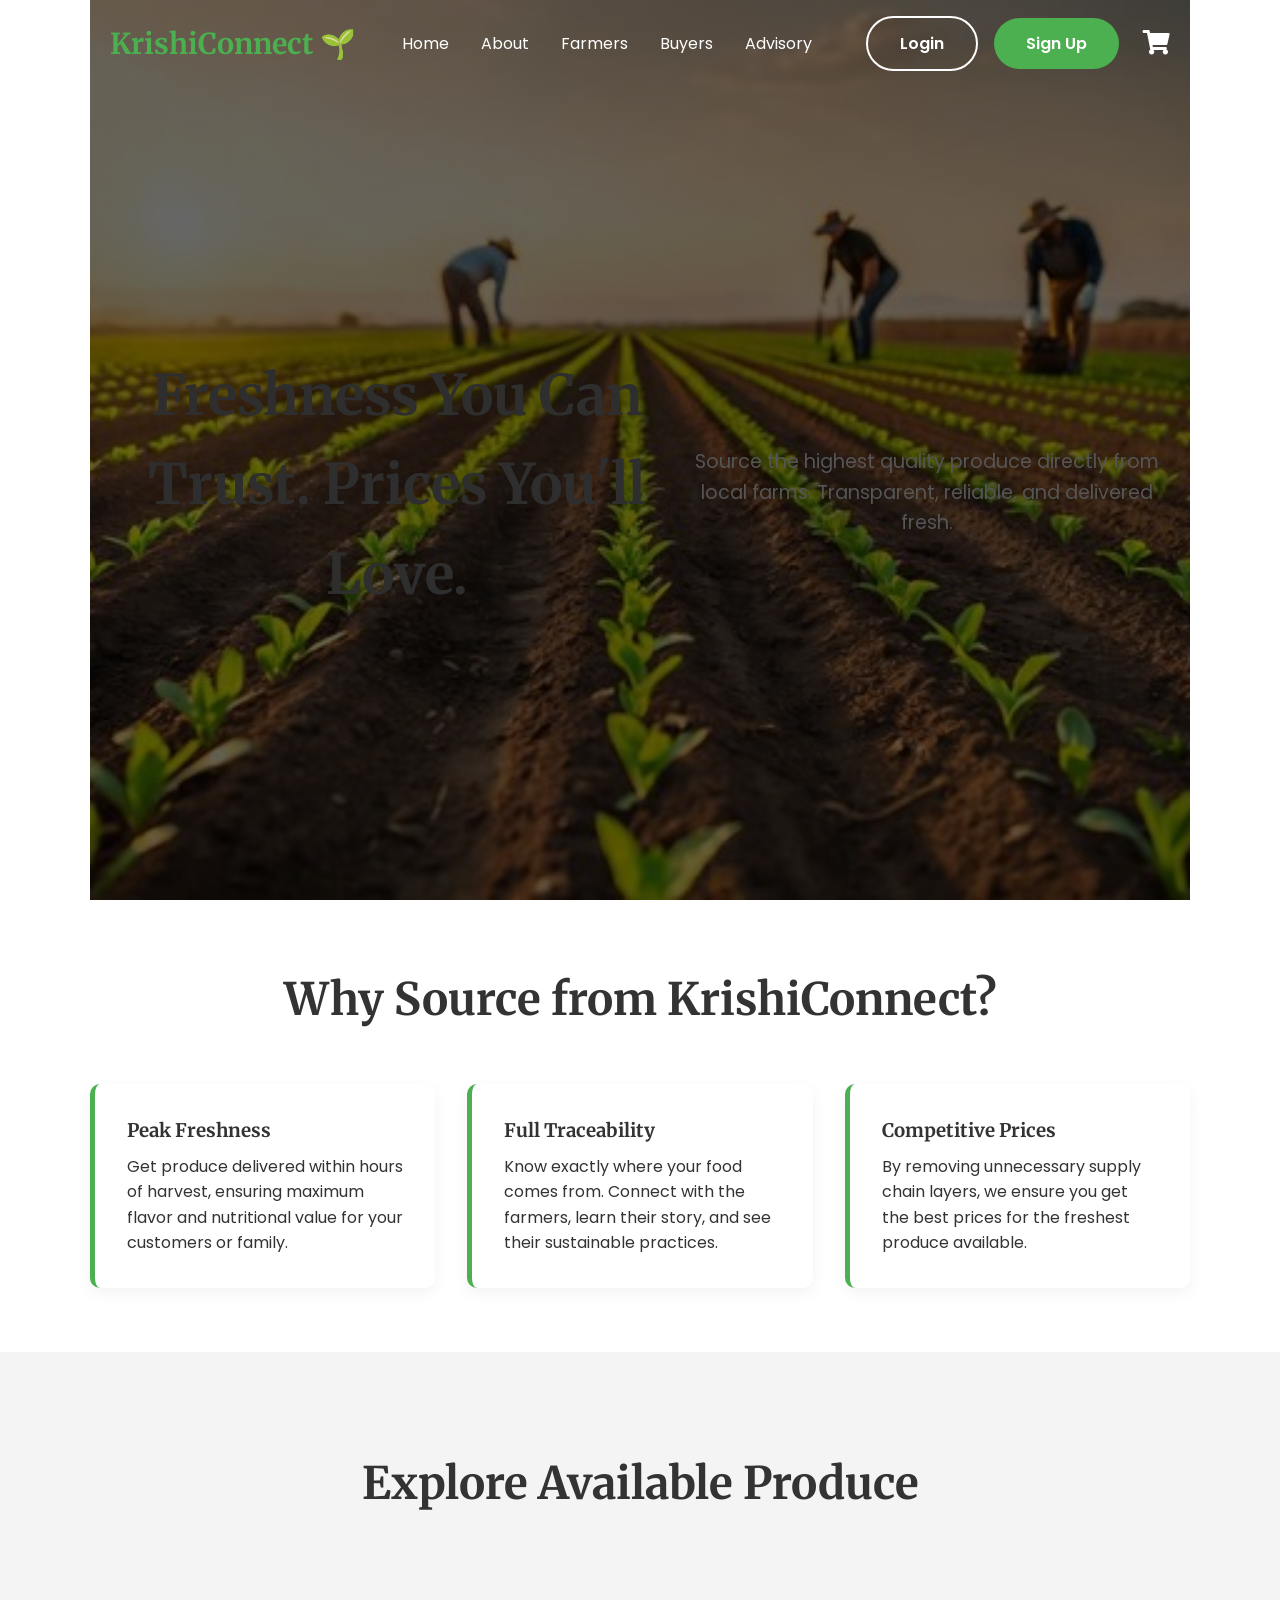
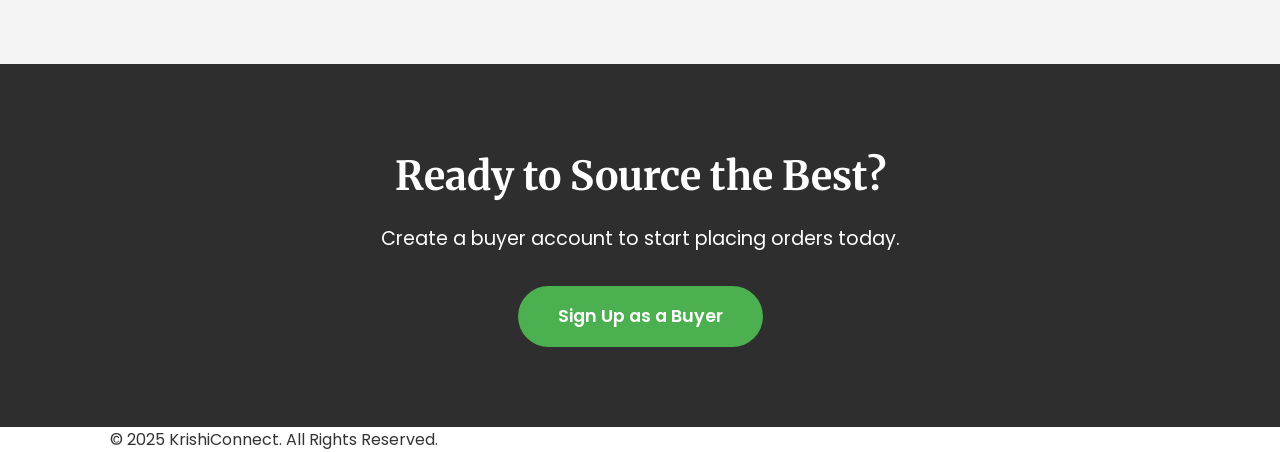
==== farmer/frontend/buyers.html @ 525b8ba6 "first" ====
<!DOCTYPE html>
<html lang="en">
<head>
    <meta charset="UTF-8">
    <meta name="viewport" content="width=device-width, initial-scale=1.0">
    <title>For Buyers - KrishiConnect</title>
    <link rel="stylesheet" href="style.css">
    <link href="https://unpkg.com/aos@2.3.1/dist/aos.css" rel="stylesheet">
    <link href="https://fonts.googleapis.com/css2?family=Poppins:wght@300;400;600;700&family=Merriweather:wght@700&display=swap" rel="stylesheet">
    <link rel="stylesheet" href="https://cdnjs.cloudflare.com/ajax/libs/font-awesome/5.15.4/css/all.min.css">
</head>
<body>

    <nav class="navbar scrolled"> <div class="container">
            <a href="index.html" class="nav-logo">KrishiConnect 🌱</a>
            <ul class="nav-menu">
                <li><a href="index.html" class="nav-link">Home</a></li>
                <li><a href="about.html" class="nav-link">About</a></li>
                <li><a href="farmers.html" class="nav-link">Farmers</a></li>
                <li><a href="buyers.html" class="nav-link">Buyers</a></li>
                <li><a href="contact.html" class="nav-link">Advisory</a></li>
            </ul>
            <div class="nav-actions">
                <a href="#" class="btn btn-secondary" id="login-btn">Login</a>
                <a href="#" class="btn btn-primary" id="signup-btn">Sign Up</a>
                <a href="#" class="cart-icon" id="cart-icon"><i class="fas fa-shopping-cart"></i></a>
            </div>
        </div>
    </nav>

    <main>
        <section class="page-header hero hero-buyers container">
            <h1 data-aos="fade-up">Freshness You Can Trust. Prices You'll Love.</h1>
            <p data-aos="fade-up" data-aos-delay="100">Source the highest quality produce directly from local farms. Transparent, reliable, and delivered fresh.</p>
        </section>

        <section class="benefits-detailed container">
            <h2 data-aos="fade-up">Why Source from KrishiConnect?</h2>
            <div class="benefit-grid">
                <div class="benefit-item" data-aos="fade-up" data-aos-delay="100">
                    <h3>Peak Freshness</h3>
                    <p>Get produce delivered within hours of harvest, ensuring maximum flavor and nutritional value for your customers or family.</p>
                </div>
                <div class="benefit-item" data-aos="fade-up" data-aos-delay="150">
                    <h3>Full Traceability</h3>
                    <p>Know exactly where your food comes from. Connect with the farmers, learn their story, and see their sustainable practices.</p>
                </div>
                <div class="benefit-item" data-aos="fade-up" data-aos-delay="200">
                    <h3>Competitive Prices</h3>
                    <p>By removing unnecessary supply chain layers, we ensure you get the best prices for the freshest produce available.</p>
                </div>
            </div>
        </section>
        
        <section id="products" class="section bg-light">
            <div class="container">
                <h2 class="section-title" data-aos="fade-up">Explore Available Produce</h2>
                <div id="product-grid" class="product-grid">
                    </div>
            </div>
        </section>

        <section class="cta-section">
            <div class="container" data-aos="fade-up">
                <h2>Ready to Source the Best?</h2>
                <p>Create a buyer account to start placing orders today.</p>
                <a href="#" class="btn btn-primary btn-large" id="buyer-signup-btn">Sign Up as a Buyer</a>
            </div>
        </section>
    </main>

    <footer>
        <div class="container">
            <p>&copy; 2025 KrishiConnect. All Rights Reserved.</p>
        </div>
    </footer>
    
    <div id="cart-modal" class="modal-overlay"> ... </div>
    <div class="modal-overlay" id="auth-modal-overlay"> ... </div>

    <script src="https://unpkg.com/aos@2.3.1/dist/aos.js"></script>
    <script src="main.js"></script>
</body>
</html>
---- farmer/frontend/style.css ----
/* css/style.css */
:root {
    --primary-color: #4CAF50; /* Fresh Green */
    --secondary-color: #FFC107; /* Sunny Yellow */
    --dark-color: #2E2E2E;
    --light-color: #F4F4F4;
    --font-family-body: 'Poppins', sans-serif;
    --font-family-heading: 'Merriweather', serif;
}

* {
    box-sizing: border-box;
    margin: 0;
    padding: 0;
}

body {
    font-family: var(--font-family-body);
    line-height: 1.6;
    background: #fff;
    color: #333;
    overflow-x: hidden; /* Prevent horizontal scrollbar from animations */
}

.container {
    max-width: 1100px;
    margin: auto;
    padding: 0 20px;
}

/* --- Navigation Bar --- */
.navbar {
    position: fixed;
    top: 0;
    left: 0;
    width: 100%;
    z-index: 1000;
    padding: 1rem 0;
    transition: all 0.4s ease;
    background: transparent;
}

.navbar.scrolled {
    background: rgba(255, 255, 255, 0.95);
    box-shadow: 0 2px 10px rgba(0,0,0,0.1);
    padding: 0.5rem 0;
}

.navbar .container {
    display: flex;
    justify-content: space-between;
    align-items: center;
}

.nav-logo {
    font-family: var(--font-family-heading);
    font-size: 1.8rem;
    color: var(--primary-color);
    text-decoration: none;
    font-weight: 700;
}

.navbar.scrolled .nav-logo {
    color: var(--primary-color);
}

.nav-menu {
    display: flex;
    list-style: none;
}

.nav-link {
    color: #fff;
    text-decoration: none;
    margin: 0 1rem;
    padding: 0.5rem 0;
    position: relative;
    transition: color 0.3s ease;
}

.navbar.scrolled .nav-link {
    color: var(--dark-color);
}

.nav-link::after {
    content: '';
    position: absolute;
    bottom: 0;
    left: 0;
    width: 0;
    height: 2px;
    background: var(--primary-color);
    transition: width 0.4s ease;
}

.nav-link:hover {
    color: var(--primary-color);
}

.nav-link:hover::after {
    width: 100%;
}

.nav-actions {
    display: flex;
    align-items: center;
}

.cart-icon {
    font-size: 1.5rem;
    margin-left: 1rem;
    color: #fff;
}

.navbar.scrolled .cart-icon {
    color: var(--dark-color);
}
.card {
    background: #ffffff;
    border-radius: 10px;
    padding: 2rem;
    box-shadow: 0 10px 30px rgba(0, 0, 0, 0.09);
    transition: transform 0.3s ease;
}
.card:hover {
    transform: translateY(-5px);
}

/* --- Hero Section --- */
.hero {
    height: 100vh;
    background: linear-gradient(rgba(0,0,0,0.8), rgba(0,0,0,0.8)), url('images/wheat-and-rice-grains.jpg') no-repeat center center/cover;
    background-attachment: fixed; /* Parallax Effect */
    display: flex;
    justify-content: center;
    align-items: center;
    text-align: center;
    color: #fff;
}

.hero-title {
    font-family: var(--font-family-heading);
    font-size: 5rem;
    margin-bottom: 1rem;
    text-shadow: 2px 2px 8px rgba(0, 0, 0, 0.7);
}

/* Animated Title Characters */
.hero-title .char {
    display: inline-block;
    opacity: 0;
    transform: translateY(-50px);
    animation: revealChar 0.5s forwards;
}

@keyframes revealChar {
    to {
        opacity: 1;
        transform: translateY(0);
    }
}

.hero-subtitle {
    font-size: 1.5rem;
    font-weight: 300;
    max-width: 600px;
    margin: 0 auto 2rem auto;
    text-shadow: 1px 1px 6px rgba(0, 0, 0, 0.6);
}

/* --- Buttons --- */
.btn {
    display: inline-block;
    padding: 0.8rem 2rem;
    border-radius: 50px;
    text-decoration: none;
    font-weight: 600;
    transition: all 0.3s ease;
    border: none;
    cursor: pointer;
    margin: 0 0.5rem;
}

.btn-primary {
    background: var(--primary-color);
    color: #fff;
}

.btn-primary:hover {
    transform: translateY(-3px);
    box-shadow: 0 5px 15px rgba(0,0,0,0.2);
}

.btn-secondary {
    background: transparent;
    border: 2px solid #fff;
    color: #fff;
}

.navbar.scrolled .btn-secondary {
    color: var(--dark-color);
    border-color: var(--dark-color);
}

.btn-secondary:hover {
    background: #fff;
    color: var(--dark-color);
}

/* --- General Section Styling --- */
.section {
    padding: 6rem 0;
}
.section-title {
    font-family: var(--font-family-heading);
    font-size: 2.8rem;
    text-align: center;
    margin-bottom: 3rem;
}
.section-subtitle {
    text-align: center;
    font-size: 1.2rem;
    color: #777;
    margin-top: -2.5rem;
    margin-bottom: 3rem;
}
.bg-light { background: var(--light-color); }
.bg-dark { background: var(--dark-color); }
.text-light { color: #fff; }
.text-center { text-align: center; }

/* Features Grid */
.features-grid {
    display: grid;
    grid-template-columns: repeat(auto-fit, minmax(280px, 1fr));
    gap: 2rem;
    text-align: center;
}
.feature-item {
    /* Applying the new card style */
    background: #ffffff;
    border-radius: 10px;
    padding: 2.5rem 1.5rem;
    box-shadow: 0 10px 30px rgba(0, 0, 0, 0.09);
    transition: transform 0.3s ease;
}
.feature-item:hover {
    transform: translateY(-10px);
}
.feature-icon {
    font-size: 3rem;
    color: var(--primary-color);
    margin-bottom: 1rem;
}

/* Farmers Grid */
.farmers-grid {
    display: grid;
    grid-template-columns: repeat(auto-fit, minmax(350px, 1fr));
    gap: 2rem;
}
.farmer-card {
    background: #fff;
    border-radius: 10px;
    box-shadow: 0 10px 30px rgba(0, 0, 0, 0.09);
    overflow: hidden;
    transition: transform 0.3s ease;
}
.farmer-card:hover {
    transform: translateY(-10px);
}
.farmer-img {
    width: 100%;
    height: 250px;
    object-fit: cover;
}
.farmer-info { padding: 1.5rem; }
.farmer-location { color: #777; font-style: italic; margin: 0.5rem 0; }

/* Buyer Steps */
.steps-container {
    display: grid;
    grid-template-columns: repeat(auto-fit, minmax(280px, 1fr));
    gap: 2rem;
    margin-top: 4rem;
}
.step {
    /* Applying the new card style */
    background: #ffffff;
    border-radius: 10px;
    padding: 2rem;
    box-shadow: 0 10px 30px rgba(0, 0, 0, 0.09);
    transition: transform 0.3s ease;
    text-align: center;
}
.step:hover {
    transform: translateY(-10px);
}
.step-number {
    width: 60px;
    height: 60px;
    border-radius: 50%;
    background: var(--primary-color);
    color: #fff;
    font-size: 2rem;
    font-weight: 700;
    display: inline-flex;
    justify-content: center;
    align-items: center;
    margin-bottom: 1rem;
}

/* Contact Form */
.contact-form {
    max-width: 600px;
    margin: 2rem auto 0 auto;
    display: flex;
    flex-direction: column;
}
.contact-form input, .contact-form textarea {
    padding: 1rem;
    margin-bottom: 1rem;
    border: 1px solid #777; /* Lighter border to make it visible */
    background: #333; /* Slightly lighter background */
    color: #fff;
    border-radius: 5px;
    font-size: 1rem;
}
.contact-form input::placeholder, 
.contact-form textarea::placeholder {
  color: #aaa; /* Lighter placeholder text */
  opacity: 1; 
}

/* Footer */
.footer {
    background: var(--dark-color);
    color: #aaa;
    text-align: center;
    padding: 2rem 0;
}
/* --- Modals --- */
.modal-overlay {
    position: fixed;
    top: 0;
    left: 0;
    width: 100%;
    height: 100%;
    background: rgba(0, 0, 0, 0.7);
    z-index: 2000;
    display: flex;
    justify-content: center;
    align-items: center;
    opacity: 0;
    visibility: hidden;
    transition: all 0.3s ease-in-out;
}

.modal-overlay.active {
    opacity: 1;
    visibility: visible;
}

.modal-container {
    background: #fff;
    padding: 2.5rem;
    border-radius: 10px;
    width: 90%;
    max-width: 450px;
    position: relative;
    transform: scale(0.9);
    transition: all 0.3s ease-in-out;
}

.modal-overlay.active .modal-container {
    transform: scale(1);
}

.modal-container h2 {
    margin-bottom: 1.5rem;
    font-family: var(--font-family-heading);
    text-align: center;
}

.close-modal-btn {
    position: absolute;
    top: 15px;
    right: 15px;
    background: none;
    border: none;
    font-size: 2rem;
    cursor: pointer;
    color: #aaa;
}

.modal-container form {
    display: flex;
    flex-direction: column;
}

.modal-container form input, .modal-container form select {
    padding: 0.8rem;
    margin-bottom: 1rem;
    border: 1px solid #ddd;
    border-radius: 5px;
    font-size: 1rem;
}

.modal-container form button {
    width: 100%;
    margin-top: 0.5rem;
}

.auth-switch {
    text-align: center;
    margin-top: 1.5rem;
    color: #777;
}

.auth-switch a {
    color: var(--primary-color);
    font-weight: 600;
    text-decoration: none;
}

/* --- Product Grid --- */
.product-grid {
    display: grid;
    grid-template-columns: repeat(auto-fill, minmax(280px, 1fr));
    gap: 2rem;
    margin-top: 3rem;
}

.product-card {
    background: #fff;
    border-radius: 10px;
    box-shadow: 0 4px 15px rgba(0,0,0,0.07);
    overflow: hidden;
    transition: transform 0.3s ease, box-shadow 0.3s ease;
}

.product-card:hover {
    transform: translateY(-8px);
    box-shadow: 0 8px 25px rgba(0,0,0,0.1);
}

.product-image {
    width: 100%;
    height: 200px;
    object-fit: cover;
}

.product-content {
    padding: 1rem 1.5rem;
}

.product-category {
    font-size: 0.8rem;
    color: #777;
    text-transform: uppercase;
}

.product-name {
    font-size: 1.25rem;
    font-weight: 600;
    margin: 0.25rem 0;
    font-family: var(--font-family-heading);
}

.product-farmer {
    font-size: 0.9rem;
    color: #555;
    margin-bottom: 1rem;
}

.product-farmer i {
    color: var(--primary-color);
    margin-right: 5px;
}

.product-footer {
    display: flex;
    justify-content: space-between;
    align-items: center;
}

.product-price {
    font-size: 1.5rem;
    font-weight: 700;
    color: var(--primary-color);
}

.product-price span {
    font-size: 1rem;
    font-weight: 400;
    color: #777;
}
/* --- Farmers Page Specific Styles --- */
.page-header {
    padding-top: 150px;
    padding-bottom: 80px;
    text-align: center;
}
.page-header h1 {
    font-family: var(--font-family-heading);
    font-size: 3.5rem;
    color: var(--dark-color);
}
.page-header p {
    font-size: 1.2rem;
    max-width: 700px;
    margin: 1rem auto 0 auto;
    color: #555;
}
.hero-farmers {
    background-image: linear-gradient(rgba(0, 0, 0, 0.6), rgba(0, 0, 0, 0.6)), url('images/farmers.jpg');
    
}

.benefits-detailed {
    padding: 4rem 0;
}
.benefits-detailed h2 {
    text-align: center;
    font-family: var(--font-family-heading);
    font-size: 2.8rem;
    margin-bottom: 3rem;
}
.benefit-grid {
    display: grid;
    grid-template-columns: repeat(auto-fit, minmax(300px, 1fr));
    gap: 2rem;
}
.benefit-item {
    background: #fff;
    padding: 2rem;
    border-radius: 10px;
    border-left: 5px solid var(--primary-color);
    box-shadow: 0 5px 15px rgba(0,0,0,0.05);
}
.benefit-item h3 {
    margin-bottom: 0.5rem;
    font-family: var(--font-family-heading);
}

.cta-section {
    background: var(--dark-color);
    color: #fff;
    padding: 5rem 0;
    text-align: center;
}
.cta-section h2 {
    font-family: var(--font-family-heading);
    font-size: 2.5rem;
}
.cta-section p {
    font-size: 1.2rem;
    margin: 1rem 0 2rem 0;
}
.btn-large {
    padding: 1rem 2.5rem;
    font-size: 1.1rem;
}

/* --- Cart Modal Styles --- */
/* Re-using .modal-overlay from auth modals */
.modal-content {
    background: #fff;
    border-radius: 10px;
    width: 90%;
    max-width: 600px;
    max-height: 90vh;
    display: flex;
    flex-direction: column;
}
.modal-header, .modal-footer {
    padding: 1rem 1.5rem;
    border-bottom: 1px solid #eee;
}
.modal-header {
    display: flex;
    justify-content: space-between;
    align-items: center;
}
.modal-header h2 {
    margin: 0;
}
.close-button {
    font-size: 2rem;
    cursor: pointer;
    color: #aaa;
    line-height: 1;
}
#cart-items-container {
    padding: 1.5rem;
    overflow-y: auto;
    flex-grow: 1;
}
.modal-footer {
    border-top: 1px solid #eee;
    border-bottom: none;
    display: flex;
    justify-content: space-between;
    align-items: center;
    background: #f9f9f9;
}
/* --- Buyers Page Specific Styles --- */
.hero-buyers {
    background-image: linear-gradient(rgba(0, 0, 0, 0.6), rgba(0, 0, 0, 0.6)), url('images/buyers.jpg');
}

/* --- Contact Page Specific Styles --- */
.hero-contact {
    background-image: linear-gradient(rgba(0, 0, 0, 0.6), rgba(0, 0, 0, 0.6)), url('images/contact.jpg');
}
.contact-page-section {
    padding: 4rem 0;
}
.contact-grid {
    display: grid;
    grid-template-columns: 2fr 1fr;
    gap: 3rem;
    align-items: flex-start;
}
.contact-form-container h3, .contact-details h3 {
    font-family: var(--font-family-heading);
    font-size: 1.8rem;
    margin-bottom: 1.5rem;
}
.contact-form input, .contact-form textarea {
    width: 100%;
    padding: 1rem;
    margin-bottom: 1rem;
    border: 1px solid #ddd;
    border-radius: 5px;
    background: #f9f9f9;
}
.contact-details ul {
    list-style: none;
    margin-top: 1rem;
}
.contact-details li {
    font-size: 1.1rem;
    margin-bottom: 1.2rem;
    display: flex;
    align-items: center;
}
.contact-details li i {
    color: var(--primary-color);
    font-size: 1.5rem;
    margin-right: 1rem;
    width: 25px;
    text-align: center;
}
.map-placeholder {
    width: 100%;
    height: 200px;
    background: #e9e9e9;
    border-radius: 10px;
    margin-top: 2rem;
    display: flex;
    align-items: center;
    justify-content: center;
    font-style: italic;
    color: #999;
}
/* --- About Page Specific Styles --- */
.hero-about {
    background-image: linear-gradient(rgba(0, 0, 0, 0.6), rgba(0, 0, 0, 0.6)), url('images/about.jpg');
}

.about-story-section {
    padding: 5rem 0;
}

.story-grid {
    display: grid;
    grid-template-columns: 1fr 1.2fr;
    gap: 3rem;
    align-items: center;
}

.story-image {
    width: 100%;
    height: 400px;
    background: #e9e9e9;
    border-radius: 10px;
    display: flex;
    align-items: center;
    justify-content: center;
    font-style: italic;
    color: #999;
}

.story-content h2 {
    font-family: var(--font-family-heading);
    font-size: 2.5rem;
    margin-bottom: 1.5rem;
}

.story-content p {
    margin-bottom: 1rem;
    line-height: 1.8;
}

.team-section {
    padding: 5rem 0;
}

.team-grid {
    display: grid;
    grid-template-columns: repeat(auto-fit, minmax(250px, 1fr));
    gap: 2rem;
    margin-top: 3rem;
}

.team-member {
    text-align: center;
}

.team-member img {
    width: 150px;
    height: 150px;
    border-radius: 50%;
    object-fit: cover;
    margin-bottom: 1rem;
    border: 5px solid #fff;
    box-shadow: 0 5px 15px rgba(0,0,0,0.1);
}

.team-member h3 {
    margin-bottom: 0.25rem;
}

.team-member p {
    color: #777;
    font-style: italic;
}
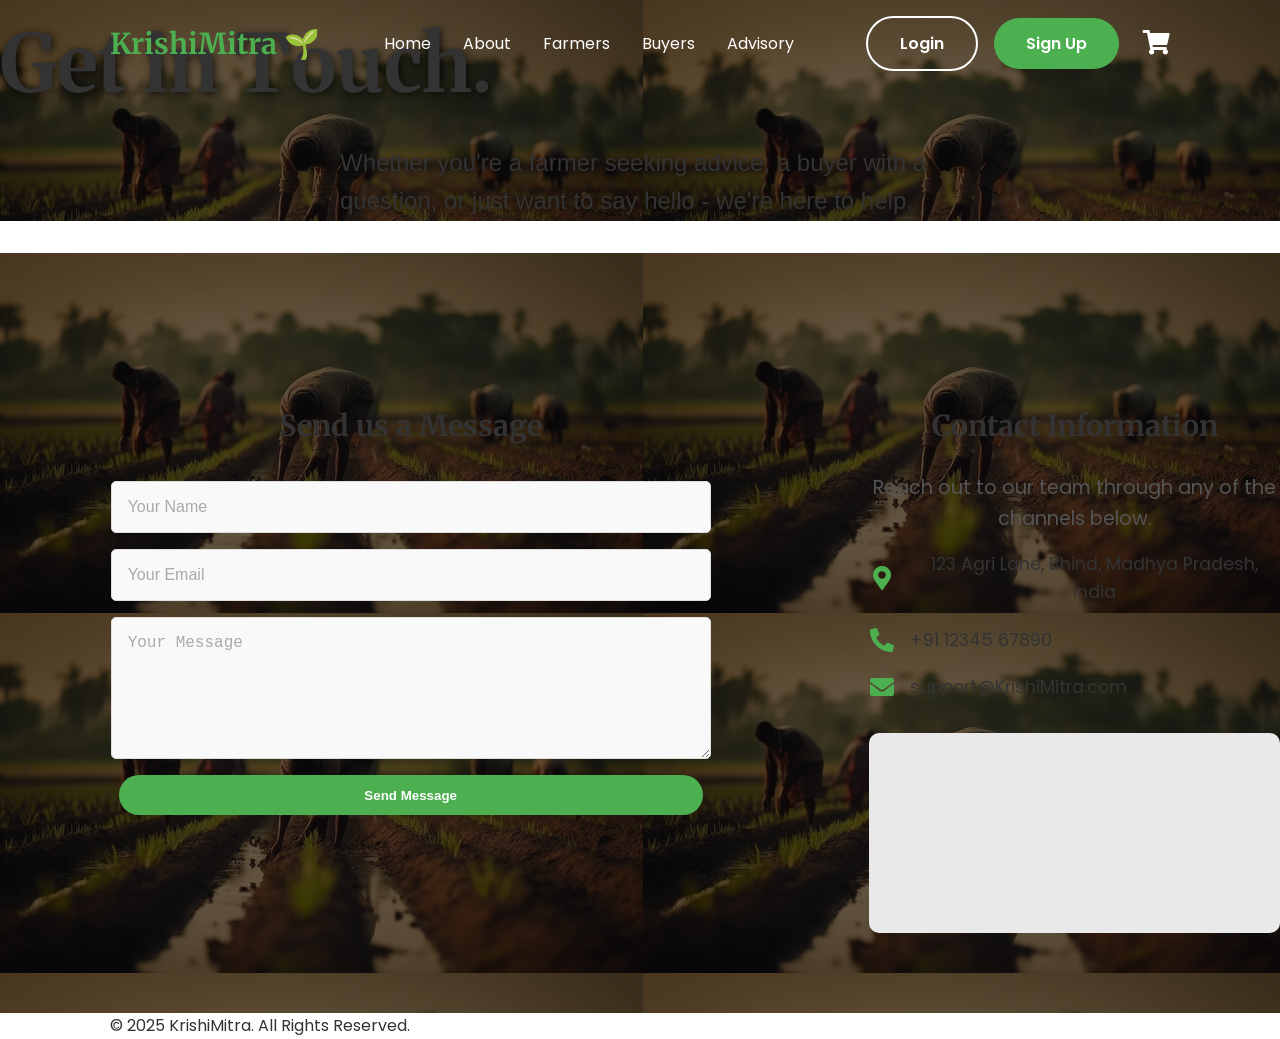
==== commit b78aab5d: "Update buyers.html" ====
--- a/farmer/frontend/buyers.html
+++ b/farmer/frontend/buyers.html
@@ -3,7 +3,7 @@
 <head>
     <meta charset="UTF-8">
     <meta name="viewport" content="width=device-width, initial-scale=1.0">
-    <title>For Buyers - KrishiConnect</title>
+    <title>Contact Us - KrishiMitra</title>
     <link rel="stylesheet" href="style.css">
     <link href="https://unpkg.com/aos@2.3.1/dist/aos.css" rel="stylesheet">
     <link href="https://fonts.googleapis.com/css2?family=Poppins:wght@300;400;600;700&family=Merriweather:wght@700&display=swap" rel="stylesheet">
@@ -12,7 +12,7 @@
 <body>
 
     <nav class="navbar scrolled"> <div class="container">
-            <a href="index.html" class="nav-logo">KrishiConnect 🌱</a>
+            <a href="index.html" class="nav-logo">KrishiMitra 🌱</a>
             <ul class="nav-menu">
                 <li><a href="index.html" class="nav-link">Home</a></li>
                 <li><a href="about.html" class="nav-link">About</a></li>
@@ -21,57 +21,56 @@
                 <li><a href="contact.html" class="nav-link">Advisory</a></li>
             </ul>
             <div class="nav-actions">
-                <a href="#" class="btn btn-secondary" id="login-btn">Login</a>
-                <a href="#" class="btn btn-primary" id="signup-btn">Sign Up</a>
+                <a href="login.html" class="btn btn-secondary" id="login-btn">Login</a>
+                <a href="signup.html" class="btn btn-primary" id="signup-btn">Sign Up</a>
                 <a href="#" class="cart-icon" id="cart-icon"><i class="fas fa-shopping-cart"></i></a>
             </div>
         </div>
     </nav>
 
     <main>
-        <section class="page-header hero hero-buyers container">
-            <h1 data-aos="fade-up">Freshness You Can Trust. Prices You'll Love.</h1>
-            <p data-aos="fade-up" data-aos-delay="100">Source the highest quality produce directly from local farms. Transparent, reliable, and delivered fresh.</p>
-        </section>
+   <header id="hero" class="hero-contact">
+    <div class="hero-content">
+        <h1 class="hero-title">
+            <span class="char">G</span><span class="char">e</span><span class="char">t</span>
+            <span class="char">i</span><span class="char">n</span>
+            <span class="char">T</span><span class="char">o</span><span class="char">u</span><span class="char">c</span><span class="char">h</span><span class="char">.</span>
+        </h1>
+        <p class="hero-subtitle" data-aos="fade-up" data-aos-delay="500">Whether you're a farmer seeking advice, a buyer with a question, or just want to say hello - we're here to help.</p>
+    </div>
+</header>
 
-        <section class="benefits-detailed container">
-            <h2 data-aos="fade-up">Why Source from KrishiConnect?</h2>
-            <div class="benefit-grid">
-                <div class="benefit-item" data-aos="fade-up" data-aos-delay="100">
-                    <h3>Peak Freshness</h3>
-                    <p>Get produce delivered within hours of harvest, ensuring maximum flavor and nutritional value for your customers or family.</p>
+
+        <section class="page-header hero-contact container2">
+            <div class="contact-grid">
+                <div class="contact-form-container" data-aos="fade-right">
+                    <h3>Send us a Message</h3>
+                    <form class="contact-form">
+                        <input type="text" placeholder="Your Name" required>
+                        <input type="email" placeholder="Your Email" required>
+                        <textarea placeholder="Your Message" rows="6" required></textarea>
+                        <button type="submit" class="btn btn-primary">Send Message</button>
+                    </form>
                 </div>
-                <div class="benefit-item" data-aos="fade-up" data-aos-delay="150">
-                    <h3>Full Traceability</h3>
-                    <p>Know exactly where your food comes from. Connect with the farmers, learn their story, and see their sustainable practices.</p>
+                <div class="contact-details" data-aos="fade-left" data-aos-delay="100">
+                    <h3>Contact Information</h3>
+                    <p>Reach out to our team through any of the channels below.</p>
+                    <ul>
+                        <li><i class="fas fa-map-marker-alt"></i> 123 Agri Lane, Bhind, Madhya Pradesh, India</li>
+                        <li><i class="fas fa-phone-alt"></i> +91 12345 67890</li>
+                        <li><i class="fas fa-envelope"></i> support@KrishiMitra.com</li>
+                    </ul>
+                    <div class="map-placeholder">
+                       
+                    </div>
                 </div>
-                <div class="benefit-item" data-aos="fade-up" data-aos-delay="200">
-                    <h3>Competitive Prices</h3>
-                    <p>By removing unnecessary supply chain layers, we ensure you get the best prices for the freshest produce available.</p>
-                </div>
-            </div>
-        </section>
-        
-        <section id="products" class="section bg-light">
-            <div class="container">
-                <h2 class="section-title" data-aos="fade-up">Explore Available Produce</h2>
-                <div id="product-grid" class="product-grid">
-                    </div>
-            </div>
-        </section>
-
-        <section class="cta-section">
-            <div class="container" data-aos="fade-up">
-                <h2>Ready to Source the Best?</h2>
-                <p>Create a buyer account to start placing orders today.</p>
-                <a href="#" class="btn btn-primary btn-large" id="buyer-signup-btn">Sign Up as a Buyer</a>
             </div>
         </section>
     </main>
 
     <footer>
         <div class="container">
-            <p>&copy; 2025 KrishiConnect. All Rights Reserved.</p>
+            <p>&copy; 2025 KrishiMitra. All Rights Reserved.</p>
         </div>
     </footer>
     
@@ -81,4 +80,4 @@
     <script src="https://unpkg.com/aos@2.3.1/dist/aos.js"></script>
     <script src="main.js"></script>
 </body>
-</html>+</html>
